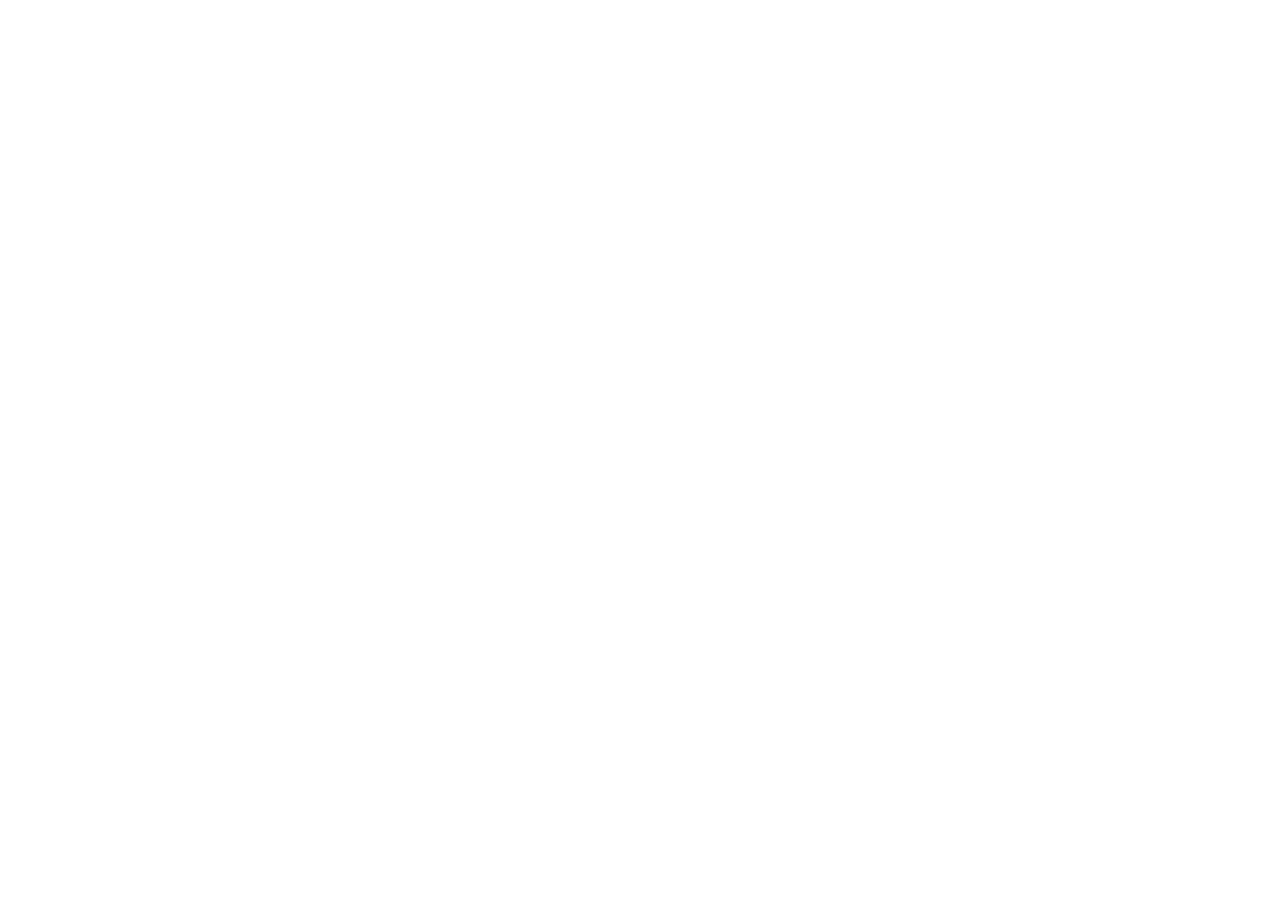
==== slider-one/index.html @ 268ddaff "feat: create and connected files main.js, style.scss, style.css" ====
<!DOCTYPE html>
<html lang="en">
<head>
    <meta charset="UTF-8">
    <meta http-equiv="X-UA-Compatible" content="IE=edge">
    <meta name="viewport" content="width=device-width, initial-scale=1.0">
    <title>Slider-one</title>
    <link rel="stylesheet" href="style.css">
</head>
<body>
    
    <script src="main.js"></script>
</body>
</html>
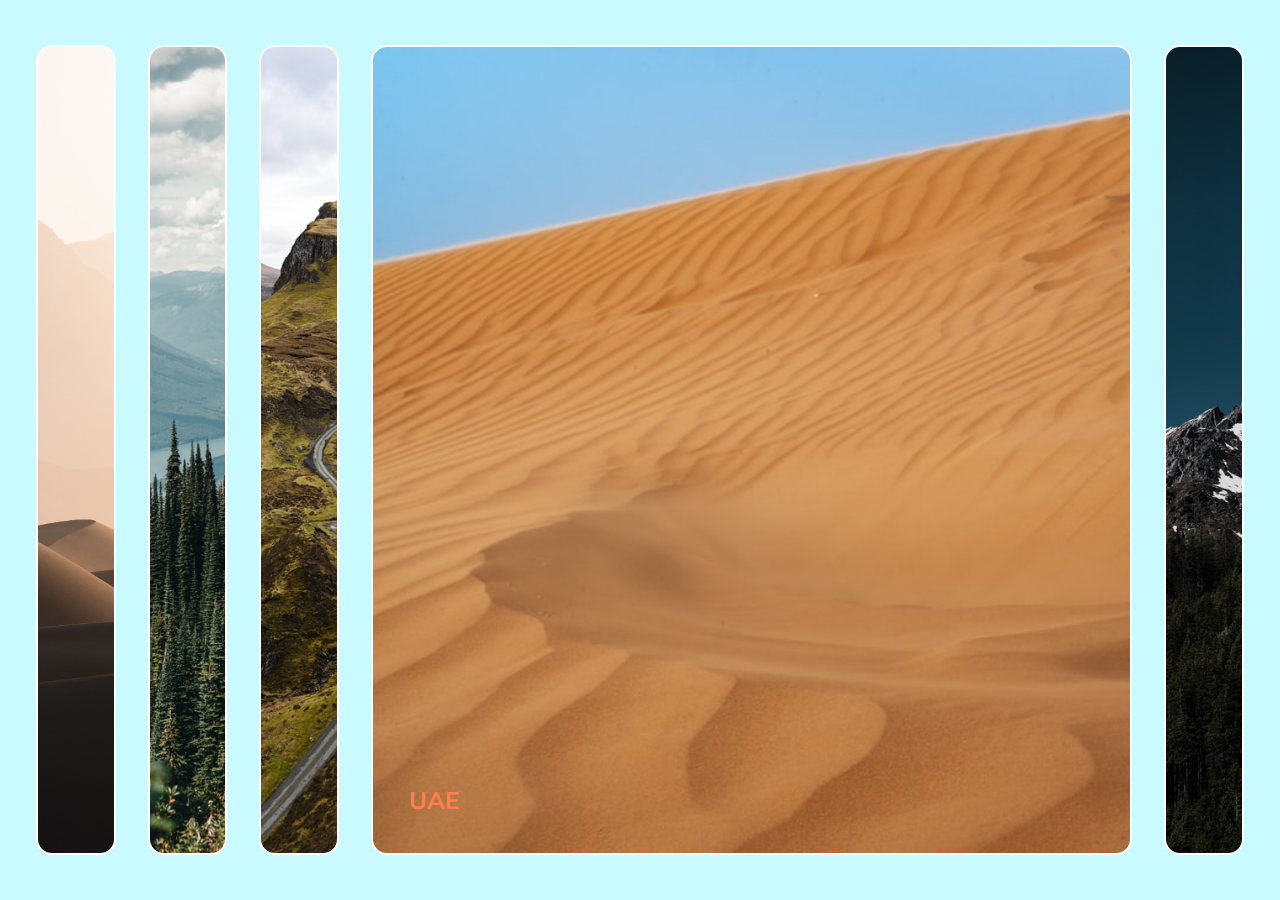
==== commit 5a62b036: "Merge pull request #2 from Lili-126/slider-one" ====
--- a/slider-one/index.html
+++ b/slider-one/index.html
@@ -8,7 +8,31 @@
     <link rel="stylesheet" href="style.css">
 </head>
 <body>
-    
+    <div class="wrapper">
+        <div class="slider slider__one">
+            <h3 class="slider slider__title">Abu Dhabi</h3>
+        </div>
+        <div class="slider slider__two">
+            <h3 class="slider slider__title">Norway</h3>
+        </div>
+        <div class="slider slider__three">
+            <h3 class="slider slider__title">Canada</h3>
+        </div>
+        <div class="slider slider__four active">
+            <h3 class="slider slider__title active">UAE</h3>
+        </div>
+        <div class="slider slider__five">
+            <h3 class="slider slider__title">The Alps</h3>
+        </div>
+        <div class="arrows">
+            <div class="previous">
+                <img src="./images/Vector2.png" alt="Vector">
+            </div>
+            <div class="next">
+                <img src="./images/next.png" alt="Vector">
+            </div>
+        </div>
+    </div>
     <script src="main.js"></script>
 </body>
 </html>--- a/slider-one/style.css
+++ b/slider-one/style.css
@@ -0,0 +1,72 @@
+@import url("https://fonts.googleapis.com/css?family=Muli&display=swap");
+* {
+  box-sizing: border-box;
+  margin: 0;
+}
+
+.wrapper {
+  width: 100vw;
+  height: 100vh;
+  display: flex;
+  justify-content: center;
+  align-items: center;
+  padding: 0 20px;
+  background: rgb(201, 250, 255);
+  font-family: Muli, sans-serif;
+  overflow: hidden;
+}
+
+.slider, .slider__five, .slider__four, .slider__three, .slider__two, .slider__one {
+  height: 90vh;
+  position: relative;
+  margin: 1rem;
+  flex: 1;
+  border-radius: 1rem;
+  border: 2px solid white;
+  cursor: pointer;
+  transition: all 700ms ease-in-out;
+}
+.slider .slider__title, .slider__five .slider__title, .slider__four .slider__title, .slider__three .slider__title, .slider__two .slider__title, .slider__one .slider__title {
+  position: absolute;
+  height: 2rem;
+  bottom: 20px;
+  left: 20px;
+  opacity: 0;
+  font-size: 1.5rem;
+  color: coral;
+  border: none;
+}
+
+.slider.active, .active.slider__five, .active.slider__four, .active.slider__three, .active.slider__two, .active.slider__one {
+  flex: 10;
+}
+.slider.active .slider__title, .active.slider__five .slider__title, .active.slider__four .slider__title, .active.slider__three .slider__title, .active.slider__two .slider__title, .active.slider__one .slider__title {
+  opacity: 1;
+  transition: opacity 0.3s ease-in 0.4s;
+}
+
+.slider__one {
+  background: url(./images/one.jpg) center center/cover no-repeat;
+}
+
+.slider__two {
+  background: url(./images/two.jpg) center center/cover no-repeat;
+}
+
+.slider__three {
+  background: url(./images/three.jpg) center center/cover no-repeat;
+}
+
+.slider__four {
+  background: url(./images/four.jpg) center center/cover no-repeat;
+}
+
+.slider__five {
+  background: url(./images/five.jpg) center center/cover no-repeat;
+}
+
+.arrows {
+  display: none;
+}
+
+/*# sourceMappingURL=style.css.map */
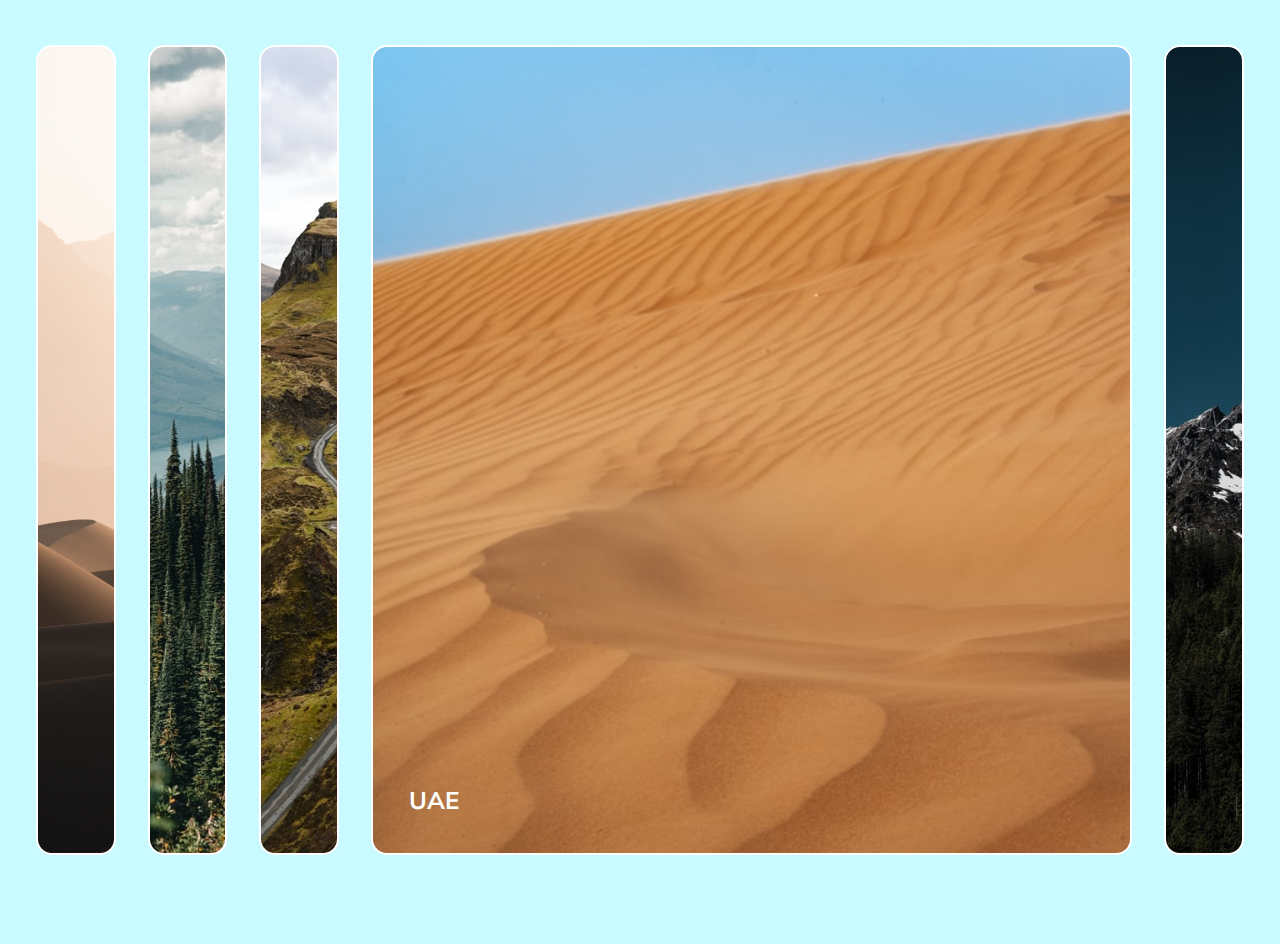
==== commit b65e2481: "feat: made Adaptive layout" ====
--- a/slider-one/index.html
+++ b/slider-one/index.html
@@ -24,13 +24,13 @@
         <div class="slider slider__five">
             <h3 class="slider slider__title">The Alps</h3>
         </div>
-        <div class="arrows">
-            <div class="previous">
-                <img src="./images/Vector2.png" alt="Vector">
-            </div>
-            <div class="next">
-                <img src="./images/next.png" alt="Vector">
-            </div>
+    </div>
+    <div class="arrows">
+        <div class="previous">
+            <img class="img-arrows" src="./images/Vector2.png" alt="Vector">
+        </div>
+        <div class="next">
+            <img class="img-arrows" src="./images/next.png" alt="Vector">
         </div>
     </div>
     <script src="main.js"></script>
--- a/slider-one/style.css
+++ b/slider-one/style.css
@@ -4,16 +4,21 @@
   margin: 0;
 }
 
-.wrapper {
+body {
   width: 100vw;
   height: 100vh;
+  overflow: hidden;
+  background: rgb(201, 250, 255);
+}
+
+.wrapper {
+  width: 100%;
+  height: 100%;
   display: flex;
   justify-content: center;
   align-items: center;
   padding: 0 20px;
-  background: rgb(201, 250, 255);
   font-family: Muli, sans-serif;
-  overflow: hidden;
 }
 
 .slider, .slider__five, .slider__four, .slider__three, .slider__two, .slider__one {
@@ -22,7 +27,7 @@
   margin: 1rem;
   flex: 1;
   border-radius: 1rem;
-  border: 2px solid white;
+  border: 2px solid #ffffff;
   cursor: pointer;
   transition: all 700ms ease-in-out;
 }
@@ -33,7 +38,7 @@
   left: 20px;
   opacity: 0;
   font-size: 1.5rem;
-  color: coral;
+  color: #ffffff;
   border: none;
 }
 
@@ -66,7 +71,84 @@
 }
 
 .arrows {
-  display: none;
+  visibility: hidden;
+}
+
+@media screen and (max-width: 821px) {
+  body {
+    display: flex;
+    position: relative;
+  }
+  .wrapper {
+    width: 3030px;
+    overflow-y: hidden;
+  }
+  .slider, .slider__one, .slider__two, .slider__three, .slider__four, .slider__five {
+    width: 70%;
+    height: 70%;
+    flex: none;
+    border-radius: 2rem;
+  }
+  .slider .slider__title, .slider__one .slider__title, .slider__two .slider__title, .slider__three .slider__title, .slider__four .slider__title, .slider__five .slider__title {
+    width: 150px;
+    z-index: 1;
+    left: 30px;
+    height: 1.15rem;
+    font-size: 1rem;
+  }
+  .slider.active, .active.slider__one, .active.slider__two, .active.slider__three, .active.slider__four, .active.slider__five {
+    flex: none;
+  }
+  .arrows {
+    width: 85%;
+    visibility: visible;
+    display: flex;
+    justify-content: space-between;
+    position: absolute;
+    z-index: 1;
+    top: 50%;
+    left: 62px;
+  }
+  .previous,
+  .next {
+    width: 100px;
+    height: 80px;
+    display: flex;
+    align-items: center;
+    border: 2px solid #ffffff;
+    border-radius: 50%;
+    padding-left: 16px;
+  }
+  .img-arrows {
+    width: 60px;
+    height: 20px;
+  }
+}
+@media screen and (max-width: 580px) {
+  .wrapper {
+    width: 1910px;
+  }
+  .slider, .slider__one, .slider__two, .slider__three, .slider__four, .slider__five {
+    width: 100%;
+    height: 70%;
+    border-radius: 1rem;
+  }
+  .slider .slider__title, .slider__one .slider__title, .slider__two .slider__title, .slider__three .slider__title, .slider__four .slider__title, .slider__five .slider__title {
+    left: 20px;
+  }
+  .arrows {
+    width: 88%;
+    left: 23px;
+  }
+  .previous, .next {
+    width: 50px;
+    height: 40px;
+    padding-left: 10px;
+  }
+  .img-arrows {
+    width: 25px;
+    height: 20px;
+  }
 }
 
 /*# sourceMappingURL=style.css.map */
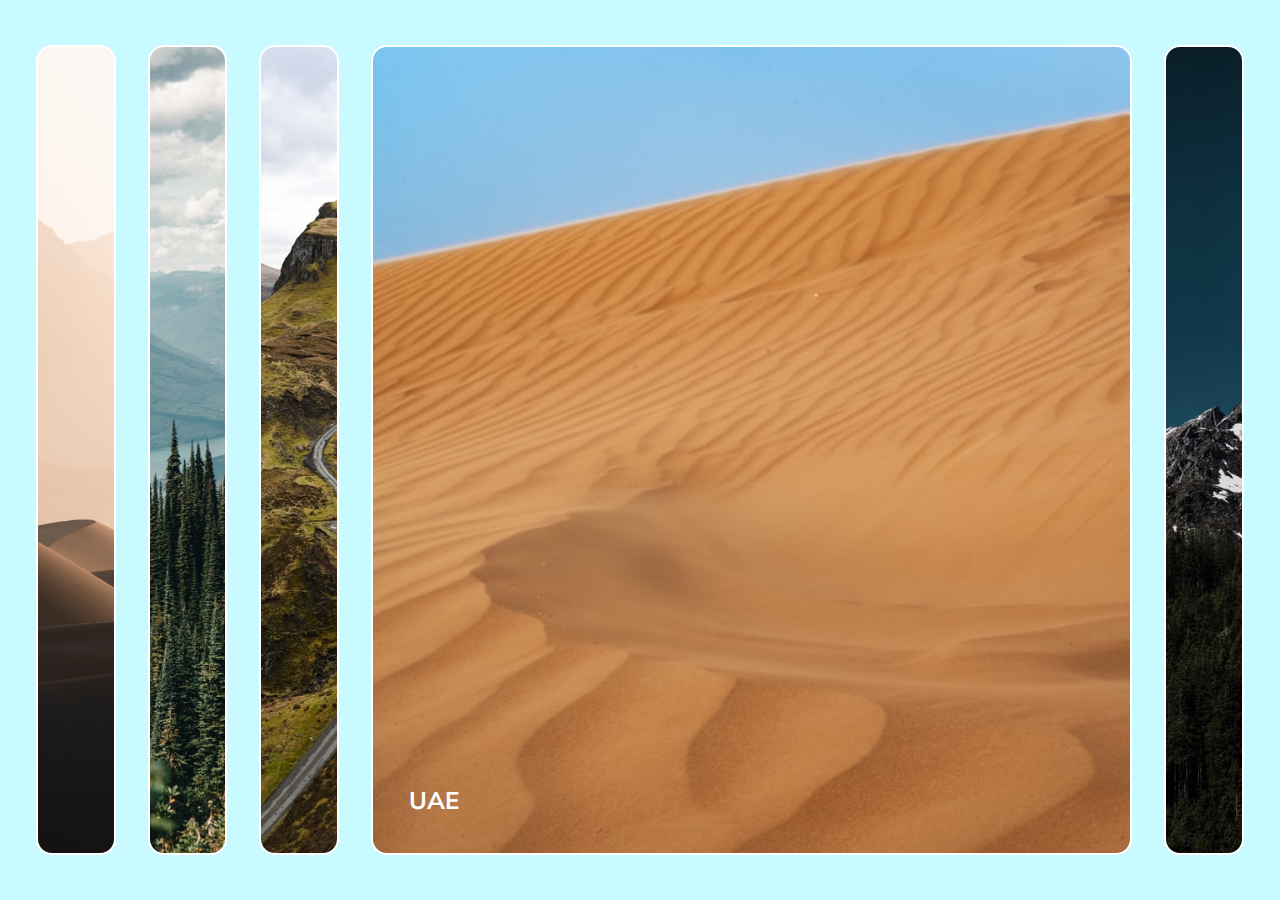
==== commit b03955ac: "Merge pull request #4 from Lili-126/slider-one" ====
--- a/slider-one/index.html
+++ b/slider-one/index.html
@@ -4,6 +4,7 @@
     <meta charset="UTF-8">
     <meta http-equiv="X-UA-Compatible" content="IE=edge">
     <meta name="viewport" content="width=device-width, initial-scale=1.0">
+    <meta name="viewport" content="width=device-width, initial-scale=1">
     <title>Slider-one</title>
     <link rel="stylesheet" href="style.css">
 </head>
@@ -25,14 +26,6 @@
             <h3 class="slider slider__title">The Alps</h3>
         </div>
     </div>
-    <div class="arrows">
-        <div class="previous">
-            <img class="img-arrows" src="./images/Vector2.png" alt="Vector">
-        </div>
-        <div class="next">
-            <img class="img-arrows" src="./images/next.png" alt="Vector">
-        </div>
-    </div>
     <script src="main.js"></script>
 </body>
 </html>--- a/slider-one/style.css
+++ b/slider-one/style.css
@@ -5,6 +5,7 @@
 }
 
 body {
+  position: relative;
   width: 100vw;
   height: 100vh;
   overflow: hidden;
@@ -74,80 +75,74 @@
   visibility: hidden;
 }
 
-@media screen and (max-width: 821px) {
-  body {
+@media screen and (max-width: 767px) {
+  .wrapper,
+  .slider,
+  .slider__one,
+  .slider__two,
+  .slider__three,
+  .slider__four,
+  .slider__five {
+    display: none;
+  }
+  .wrappers {
     display: flex;
+    height: 100%;
+    transition: all 700ms ease-in-out;
+  }
+  .slide, .slide__five, .slide__four, .slide__three, .slide__two, .slide__one {
     position: relative;
+    margin: auto 0;
+    /*  margin-right: 0; */
+    height: 35%;
+    border-radius: 0.7rem;
+    border: 2px solid #ffffff;
+    cursor: pointer;
   }
-  .wrapper {
-    width: 3030px;
-    overflow-y: hidden;
+  .slide .title, .slide__five .title, .slide__four .title, .slide__three .title, .slide__two .title, .slide__one .title {
+    position: absolute;
+    height: 2rem;
+    bottom: 20px;
+    left: 20px;
+    font-size: 1.15rem;
+    color: #ffffff;
+    border: none;
   }
-  .slider, .slider__one, .slider__two, .slider__three, .slider__four, .slider__five {
-    width: 70%;
-    height: 70%;
-    flex: none;
-    border-radius: 2rem;
+  .slide__one {
+    background: url(./images/one1.jpg) center center/cover no-repeat;
   }
-  .slider .slider__title, .slider__one .slider__title, .slider__two .slider__title, .slider__three .slider__title, .slider__four .slider__title, .slider__five .slider__title {
-    width: 150px;
-    z-index: 1;
-    left: 30px;
-    height: 1.15rem;
-    font-size: 1rem;
+  .slide__two {
+    background: url(./images/two1.jpg) center center/cover no-repeat;
   }
-  .slider.active, .active.slider__one, .active.slider__two, .active.slider__three, .active.slider__four, .active.slider__five {
-    flex: none;
+  .slide__three {
+    background: url(./images/three1.jpg) center center/cover no-repeat;
   }
-  .arrows {
-    width: 85%;
-    visibility: visible;
+  .slide__four {
+    background: url(./images/four1.jpg) center center/cover no-repeat;
+  }
+  .slide__five {
+    background: url(./images/five1.jpg) center center/cover no-repeat;
+  }
+  .perv-next {
+    position: absolute;
+    z-index: 2;
+    top: 46%;
     display: flex;
     justify-content: space-between;
-    position: absolute;
-    z-index: 1;
-    top: 50%;
-    left: 62px;
+    /* margin-left: 1.5rem; */
   }
-  .previous,
+  .prev,
   .next {
-    width: 100px;
-    height: 80px;
-    display: flex;
-    align-items: center;
+    width: 60px;
+    height: 50px;
+    font-size: 1rem;
+    color: #ffffff;
+    background: none;
+    border-radius: 1.5rem;
     border: 2px solid #ffffff;
-    border-radius: 50%;
-    padding-left: 16px;
   }
-  .img-arrows {
-    width: 60px;
-    height: 20px;
-  }
-}
-@media screen and (max-width: 580px) {
-  .wrapper {
-    width: 1910px;
-  }
-  .slider, .slider__one, .slider__two, .slider__three, .slider__four, .slider__five {
-    width: 100%;
-    height: 70%;
-    border-radius: 1rem;
-  }
-  .slider .slider__title, .slider__one .slider__title, .slider__two .slider__title, .slider__three .slider__title, .slider__four .slider__title, .slider__five .slider__title {
-    left: 20px;
-  }
-  .arrows {
-    width: 88%;
-    left: 23px;
-  }
-  .previous, .next {
-    width: 50px;
-    height: 40px;
-    padding-left: 10px;
-  }
-  .img-arrows {
-    width: 25px;
-    height: 20px;
+  .next {
+    left: 84%;
   }
 }
 
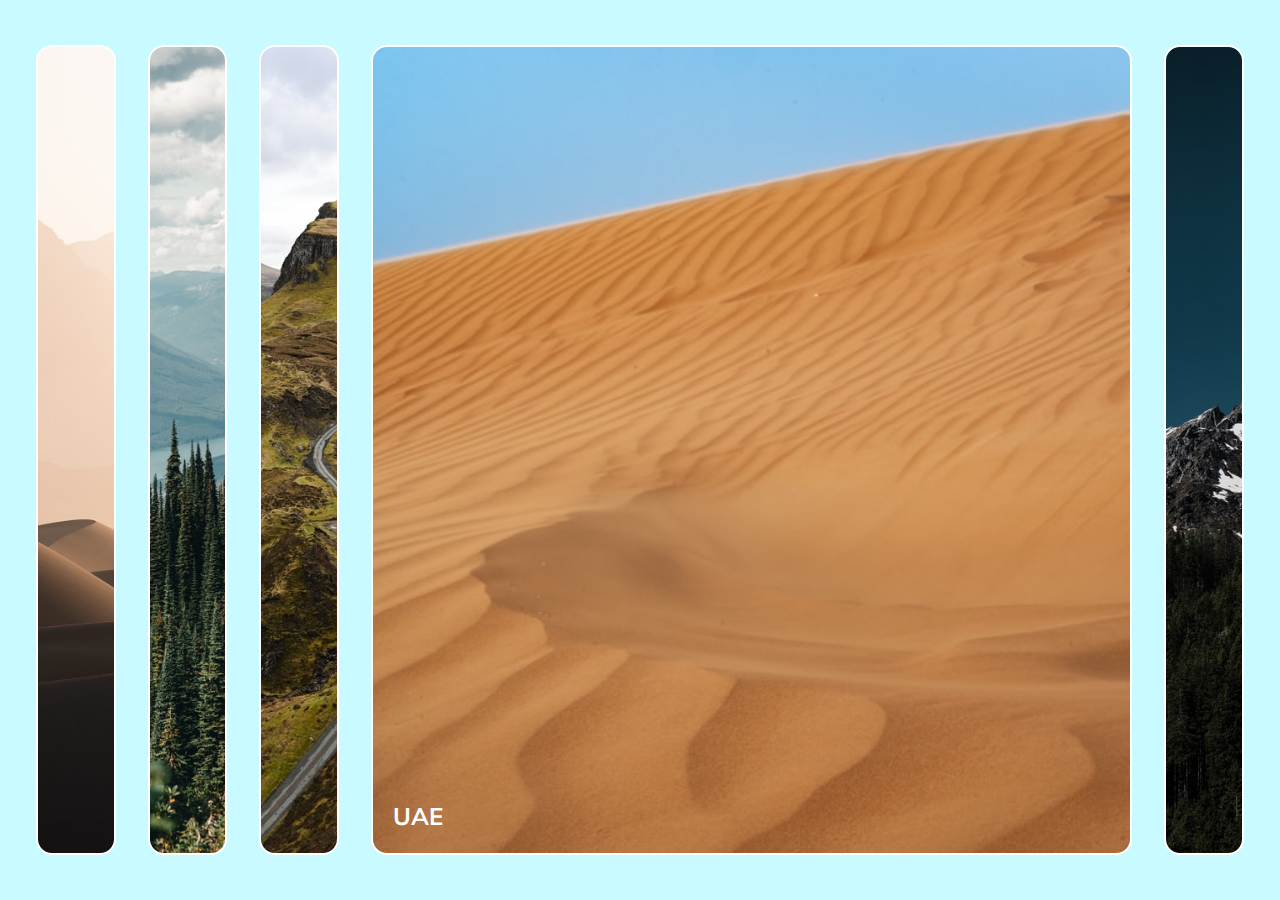
==== commit 66e52460: "feat: add new images and new functuin" ====
--- a/slider-one/index.html
+++ b/slider-one/index.html
@@ -11,20 +11,24 @@
 <body>
     <div class="wrapper">
         <div class="slider slider__one">
-            <h3 class="slider slider__title">Abu Dhabi</h3>
+            <h3 class="slider__title">Abu Dhabi</h3>
         </div>
         <div class="slider slider__two">
-            <h3 class="slider slider__title">Norway</h3>
+            <h3 class="slider__title">Norway</h3>
         </div>
         <div class="slider slider__three">
-            <h3 class="slider slider__title">Canada</h3>
+            <h3 class="slider__title">Canada</h3>
         </div>
         <div class="slider slider__four active">
-            <h3 class="slider slider__title active">UAE</h3>
+            <h3 class="slider__title active">UAE</h3>
         </div>
         <div class="slider slider__five">
-            <h3 class="slider slider__title">The Alps</h3>
+            <h3 class="slider__title">The Alps</h3>
         </div>
+    </div>
+    <div class="arrows">
+        <button class="arrows__prev">&#10094;</button>
+        <button class="arrows__next">&#10095;</button>
     </div>
     <script src="main.js"></script>
 </body>
--- a/slider-one/style.css
+++ b/slider-one/style.css
@@ -1,7 +1,11 @@
+@charset "UTF-8";
 @import url("https://fonts.googleapis.com/css?family=Muli&display=swap");
-* {
+*,
+*:before,
+*:after {
   box-sizing: border-box;
   margin: 0;
+  padding: 0;
 }
 
 body {
@@ -71,79 +75,130 @@
   background: url(./images/five.jpg) center center/cover no-repeat;
 }
 
-.arrows {
-  visibility: hidden;
+.arrows,
+.arrows__prev,
+.arrows__next {
+  display: none;
 }
 
 @media screen and (max-width: 767px) {
-  .wrapper,
-  .slider,
-  .slider__one,
-  .slider__two,
-  .slider__three,
-  .slider__four,
+  .wrapper {
+    width: 500vw;
+    padding: 0;
+    transition: all 700ms ease-in-out;
+  }
+  .slider, .slider__one, .slider__two, .slider__three, .slider__four, .slider__five {
+    margin: 0rem;
+    flex: auto;
+  }
+  .slider .slider__title, .slider__one .slider__title, .slider__two .slider__title, .slider__three .slider__title, .slider__four .slider__title, .slider__five .slider__title {
+    height: 1.15rem;
+    opacity: 1;
+    font-size: 1rem;
+  }
+  .slider.active, .active.slider__one, .active.slider__two, .active.slider__three, .active.slider__four, .active.slider__five {
+    flex: auto;
+  }
+  .slider__one {
+    background: url(./images/one1.jpg) center center/cover no-repeat;
+  }
+  .slider__two {
+    background: url(./images/two1.jpg) center center/cover no-repeat;
+  }
+  .slider__three {
+    background: url(./images/three1.jpg) center center/cover no-repeat;
+  }
+  .slider__four {
+    background: url(./images/four1.jpg) center center/cover no-repeat;
+  }
   .slider__five {
-    display: none;
-  }
-  .wrappers {
-    display: flex;
-    height: 100%;
-    transition: all 700ms ease-in-out;
-  }
-  .slide, .slide__five, .slide__four, .slide__three, .slide__two, .slide__one {
-    position: relative;
-    margin: auto 0;
-    /*  margin-right: 0; */
-    height: 35%;
-    border-radius: 0.7rem;
-    border: 2px solid #ffffff;
-    cursor: pointer;
-  }
-  .slide .title, .slide__five .title, .slide__four .title, .slide__three .title, .slide__two .title, .slide__one .title {
-    position: absolute;
-    height: 2rem;
-    bottom: 20px;
-    left: 20px;
-    font-size: 1.15rem;
-    color: #ffffff;
-    border: none;
-  }
-  .slide__one {
-    background: url(./images/one1.jpg) center center/cover no-repeat;
-  }
-  .slide__two {
-    background: url(./images/two1.jpg) center center/cover no-repeat;
-  }
-  .slide__three {
-    background: url(./images/three1.jpg) center center/cover no-repeat;
-  }
-  .slide__four {
-    background: url(./images/four1.jpg) center center/cover no-repeat;
-  }
-  .slide__five {
     background: url(./images/five1.jpg) center center/cover no-repeat;
   }
-  .perv-next {
+  .arrows,
+  .arrows__prev,
+  .arrows__next {
+    display: block;
+  }
+  .arrows {
     position: absolute;
     z-index: 2;
     top: 46%;
     display: flex;
     justify-content: space-between;
-    /* margin-left: 1.5rem; */
-  }
-  .prev,
-  .next {
+  }
+  .arrows__prev,
+  .arrows__next {
+    z-index: 2;
     width: 60px;
-    height: 50px;
-    font-size: 1rem;
+    height: 80px;
+    text-align: center;
+    font-size: 3rem;
+    text-transform: uppercase;
     color: #ffffff;
-    background: none;
-    border-radius: 1.5rem;
-    border: 2px solid #ffffff;
-  }
-  .next {
+    text-decoration: none;
+    border: none;
+    cursor: pointer;
+    background-color: rgba(255, 255, 255, 0);
+    transition-duration: 500ms; /* для ховер эффекта */
+  }
+  .arrows__next {
     left: 84%;
   }
-}
+  .arrows__prev:hover,
+  .arrows__next:hover {
+    background-color: rgba(255, 255, 255, 0.5);
+    color: rgba(24, 24, 24, 0.7);
+  }
+}
+/* 
+    .wrappers {
+        display: flex;
+        height: 100%;
+        transition: all 700ms ease-in-out;
+    }
+
+    .slide {
+        position: relative;
+        margin: auto 0;
+        height: 35%;
+        border-radius: 0.7rem;
+        border: 2px solid $color;
+        cursor: pointer;
+        .title {
+            position: absolute;
+            height: 2rem;
+            bottom: 20px;
+            left: 20px;
+            font-size: 1.15rem;
+            color: $color;
+            border: none;
+        }
+    }
+
+
+    .slide__one {
+        @extend .slide;
+        background: url(./images/one1.jpg) center center/cover no-repeat;
+    }
+
+    .slide__two {
+        @extend .slide;
+        background: url(./images/two1.jpg) center center/cover no-repeat;
+    }
+
+    .slide__three {
+        @extend .slide;
+        background: url(./images/three1.jpg) center center/cover no-repeat;
+    }
+
+    .slide__four {
+        @extend .slide;
+        background: url(./images/four1.jpg) center center/cover no-repeat;
+    }
+
+    .slide__five {
+        @extend .slide;
+        background: url(./images/five1.jpg) center center/cover no-repeat;
+    }  */
 
 /*# sourceMappingURL=style.css.map */
